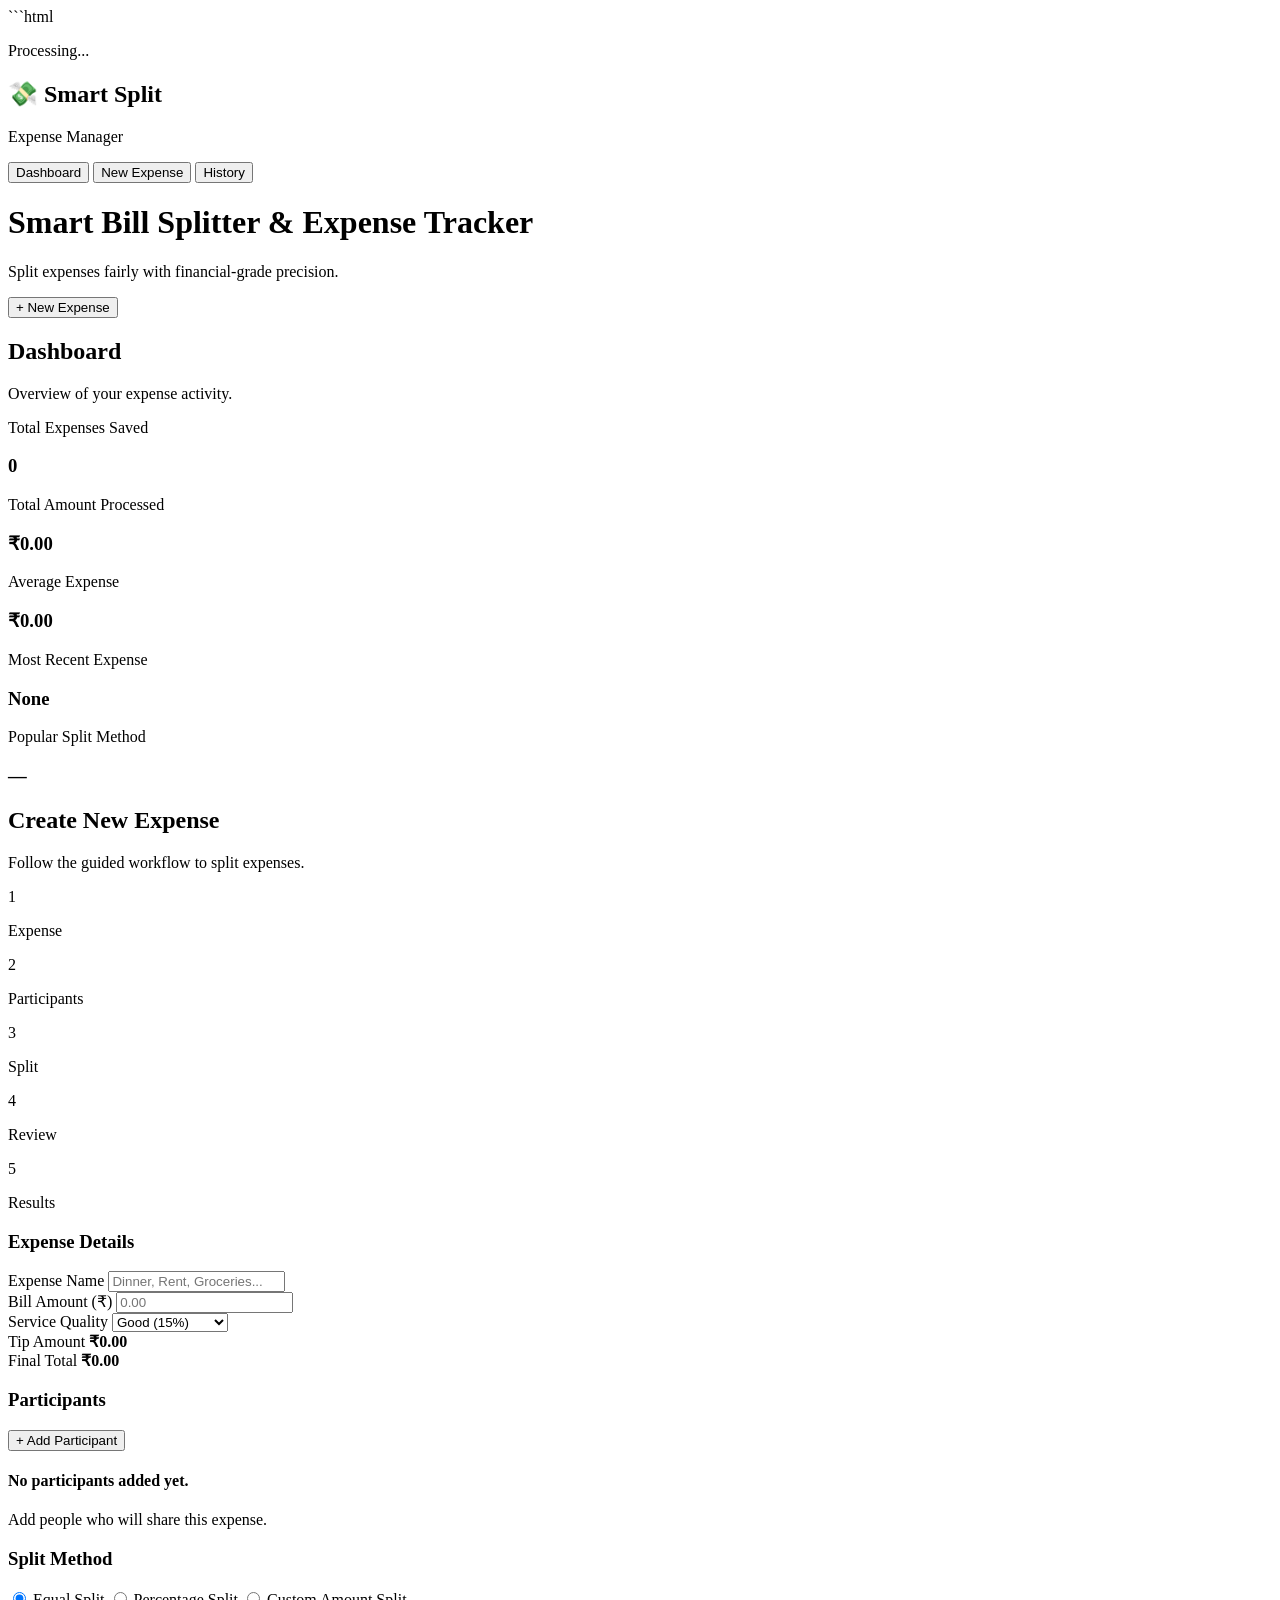
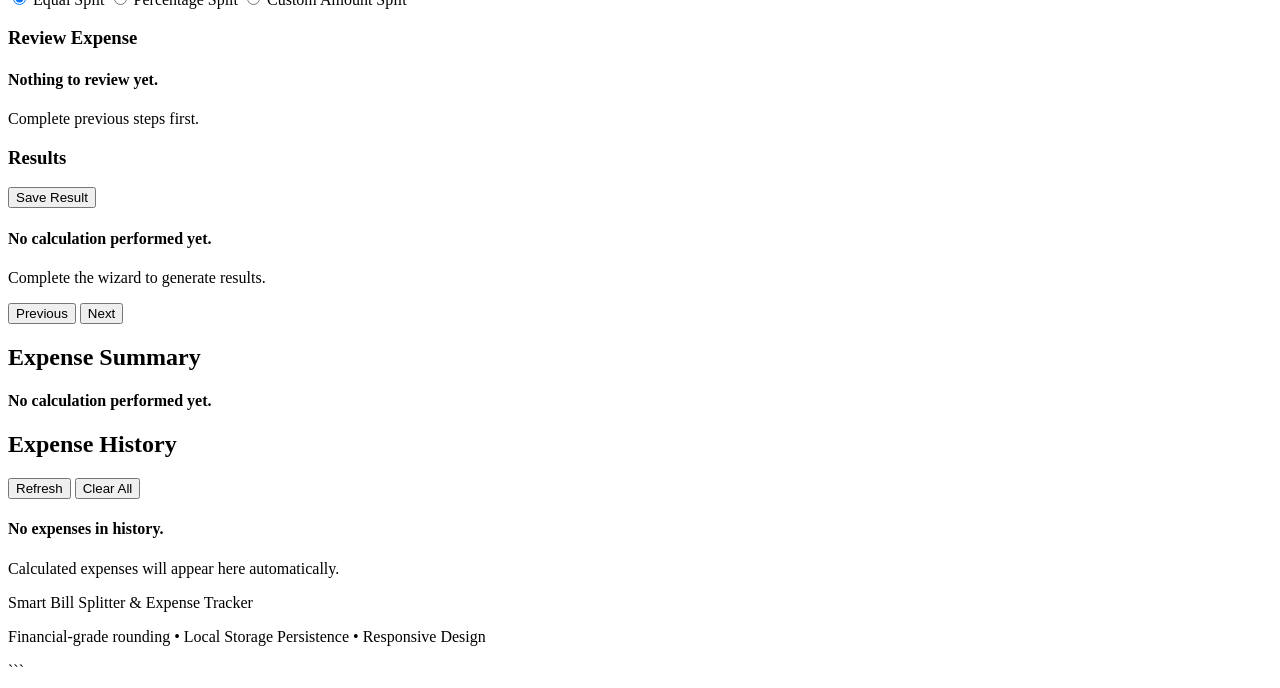
==== outputs/A1/index.html @ 988686d6 "added html" ====
```html
<!DOCTYPE html>
<html lang="en">

<head>
    <meta charset="UTF-8" />
    <meta name="viewport" content="width=device-width, initial-scale=1.0" />
    <meta name="description"
        content="Smart Bill Splitter & Expense Tracker - Fairly split expenses with financial-grade accuracy." />
    <meta name="theme-color" content="#0f172a" />

    <title>Smart Bill Splitter & Expense Tracker</title>

    <link rel="stylesheet" href="style.css" />
    <script src="script.js" defer></script>
</head>

<body>

    <!-- Loading Overlay -->
    <div id="loadingOverlay" class="loading-overlay hidden" aria-hidden="true">
        <div class="loading-content">
            <div class="spinner"></div>
            <p>Processing...</p>
        </div>
    </div>

    <!-- Notification Container -->
    <div id="notificationContainer" class="notification-container" aria-live="polite" aria-atomic="true"></div>

    <!-- App Wrapper -->
    <div class="app-shell">

        <!-- Sidebar / Navigation Placeholder -->
        <aside class="sidebar" aria-label="Application Navigation">
            <div class="sidebar-brand">
                <h2>💸 Smart Split</h2>
                <p>Expense Manager</p>
            </div>

            <nav class="sidebar-nav">
                <button class="nav-link active" data-target="dashboardSection">
                    Dashboard
                </button>

                <button class="nav-link" data-target="wizardSection">
                    New Expense
                </button>

                <button class="nav-link" data-target="historySection">
                    History
                </button>
            </nav>
        </aside>

        <!-- Main Content -->
        <div class="main-layout">

            <!-- Header -->
            <header class="main-header">
                <div class="header-left">
                    <h1>Smart Bill Splitter & Expense Tracker</h1>
                    <p>
                        Split expenses fairly with financial-grade precision.
                    </p>
                </div>

                <div class="header-right">
                    <button id="newExpenseBtn" class="primary-btn" type="button">
                        + New Expense
                    </button>
                </div>
            </header>

            <!-- Main Content Area -->
            <main id="mainContent">

                <!-- Dashboard -->
                <section id="dashboardSection" class="dashboard-section" aria-labelledby="dashboardHeading">

                    <div class="section-header">
                        <h2 id="dashboardHeading">Dashboard</h2>
                        <p>Overview of your expense activity.</p>
                    </div>

                    <div class="stats-grid">

                        <article class="stat-card">
                            <span class="stat-label">
                                Total Expenses Saved
                            </span>

                            <h3 id="totalExpensesStat" class="stat-value">
                                0
                            </h3>
                        </article>

                        <article class="stat-card">
                            <span class="stat-label">
                                Total Amount Processed
                            </span>

                            <h3 id="totalAmountStat" class="stat-value">
                                ₹0.00
                            </h3>
                        </article>

                        <article class="stat-card">
                            <span class="stat-label">
                                Average Expense
                            </span>

                            <h3 id="averageExpenseStat" class="stat-value">
                                ₹0.00
                            </h3>
                        </article>

                        <article class="stat-card">
                            <span class="stat-label">
                                Most Recent Expense
                            </span>

                            <h3 id="recentExpenseStat" class="stat-value">
                                None
                            </h3>
                        </article>

                        <article class="stat-card">
                            <span class="stat-label">
                                Popular Split Method
                            </span>

                            <h3 id="popularMethodStat" class="stat-value">
                                —
                            </h3>
                        </article>

                    </div>
                </section>

                <!-- Wizard Section -->
                <section id="wizardSection" class="wizard-section" aria-labelledby="wizardHeading">

                    <div class="section-header">
                        <h2 id="wizardHeading">
                            Create New Expense
                        </h2>

                        <p>
                            Follow the guided workflow to split expenses.
                        </p>
                    </div>

                    <!-- Step Indicator -->
                    <div class="wizard-progress" aria-label="Expense Creation Progress">

                        <div class="wizard-step active" data-step="1">
                            <span>1</span>
                            <p>Expense</p>
                        </div>

                        <div class="wizard-step" data-step="2">
                            <span>2</span>
                            <p>Participants</p>
                        </div>

                        <div class="wizard-step" data-step="3">
                            <span>3</span>
                            <p>Split</p>
                        </div>

                        <div class="wizard-step" data-step="4">
                            <span>4</span>
                            <p>Review</p>
                        </div>

                        <div class="wizard-step" data-step="5">
                            <span>5</span>
                            <p>Results</p>
                        </div>

                    </div>

                    <!-- Step 1 -->
                    <section id="stepExpense" class="wizard-panel active" aria-labelledby="expenseDetailsHeading">

                        <div class="card">

                            <h3 id="expenseDetailsHeading">
                                Expense Details
                            </h3>

                            <form id="expenseForm">

                                <div class="form-group">
                                    <label for="expenseName">
                                        Expense Name
                                    </label>

                                    <input id="expenseName" type="text" placeholder="Dinner, Rent, Groceries..."
                                        autocomplete="off" required />
                                </div>

                                <div class="form-group">
                                    <label for="billAmount">
                                        Bill Amount (₹)
                                    </label>

                                    <input id="billAmount" type="number" min="0" step="0.01" placeholder="0.00"
                                        required />
                                </div>

                                <div class="form-group">
                                    <label for="serviceQuality">
                                        Service Quality
                                    </label>

                                    <select id="serviceQuality">
                                        <option value="5">
                                            Poor (5%)
                                        </option>

                                        <option value="15" selected>
                                            Good (15%)
                                        </option>

                                        <option value="20">
                                            Excellent (20%)
                                        </option>
                                    </select>
                                </div>

                                <div class="tip-preview">
                                    <div>
                                        <span>Tip Amount</span>
                                        <strong id="tipPreview">
                                            ₹0.00
                                        </strong>
                                    </div>

                                    <div>
                                        <span>Final Total</span>
                                        <strong id="totalPreview">
                                            ₹0.00
                                        </strong>
                                    </div>
                                </div>

                            </form>

                        </div>

                    </section>

                    <!-- Step 2 -->
                    <section id="stepParticipants" class="wizard-panel">

                        <div class="card">

                            <div class="card-header">
                                <h3>Participants</h3>

                                <button type="button" id="addParticipantBtn" class="primary-btn">
                                    + Add Participant
                                </button>
                            </div>

                            <div id="participantList" class="participant-list">

                                <div class="empty-state" id="participantEmptyState">
                                    <h4>
                                        No participants added yet.
                                    </h4>

                                    <p>
                                        Add people who will share this expense.
                                    </p>
                                </div>

                            </div>

                        </div>

                    </section>

                    <!-- Step 3 -->
                    <section id="stepSplitMethod" class="wizard-panel">

                        <div class="card">

                            <h3>Split Method</h3>

                            <div class="split-method-selector">

                                <label class="method-card">
                                    <input type="radio" name="splitMethod" value="equal" checked />

                                    <span>
                                        Equal Split
                                    </span>
                                </label>

                                <label class="method-card">
                                    <input type="radio" name="splitMethod" value="percentage" />

                                    <span>
                                        Percentage Split
                                    </span>
                                </label>

                                <label class="method-card">
                                    <input type="radio" name="splitMethod" value="custom" />

                                    <span>
                                        Custom Amount Split
                                    </span>
                                </label>

                            </div>

                            <div id="splitConfiguration" class="split-config"></div>

                            <div id="splitValidationStatus" class="validation-status"></div>

                        </div>

                    </section>

                    <!-- Step 4 -->
                    <section id="stepReview" class="wizard-panel">

                        <div class="card">

                            <h3>Review Expense</h3>

                            <div id="reviewContent" class="review-content">

                                <div class="empty-state">
                                    <h4>
                                        Nothing to review yet.
                                    </h4>

                                    <p>
                                        Complete previous steps first.
                                    </p>
                                </div>

                            </div>

                        </div>

                    </section>

                    <!-- Step 5 -->
                    <section id="stepResults" class="wizard-panel">

                        <div class="card">

                            <div class="card-header">
                                <h3>Results</h3>

                                <button type="button" id="saveResultBtn" class="secondary-btn">
                                    Save Result
                                </button>
                            </div>

                            <div id="resultsContainer">

                                <div class="empty-state">
                                    <h4>
                                        No calculation performed yet.
                                    </h4>

                                    <p>
                                        Complete the wizard to generate results.
                                    </p>
                                </div>

                            </div>

                        </div>

                    </section>

                    <!-- Wizard Controls -->
                    <div class="wizard-controls">

                        <button type="button" id="prevStepBtn" class="secondary-btn">
                            Previous
                        </button>

                        <button type="button" id="nextStepBtn" class="primary-btn">
                            Next
                        </button>

                    </div>

                </section>

                <!-- Results Summary Section -->
                <section id="summarySection" class="summary-section">

                    <div class="section-header">
                        <h2>Expense Summary</h2>
                    </div>

                    <div id="summaryCards" class="summary-grid">

                        <div class="empty-state">
                            <h4>
                                No calculation performed yet.
                            </h4>
                        </div>

                    </div>

                </section>

                <!-- History -->
                <section id="historySection" class="history-section">

                    <div class="section-header">

                        <h2>Expense History</h2>

                        <div class="history-actions">

                            <button id="refreshHistoryBtn" type="button" class="secondary-btn">
                                Refresh
                            </button>

                            <button id="clearHistoryBtn" type="button" class="danger-btn">
                                Clear All
                            </button>

                        </div>

                    </div>

                    <div id="historyContainer" class="history-container">

                        <div id="historyEmptyState" class="empty-state">

                            <h4>
                                No expenses in history.
                            </h4>

                            <p>
                                Calculated expenses will appear here automatically.
                            </p>

                        </div>

                    </div>

                </section>

            </main>

            <!-- Footer -->
            <footer class="main-footer">
                <p>
                    Smart Bill Splitter & Expense Tracker
                </p>

                <p>
                    Financial-grade rounding • Local Storage Persistence • Responsive Design
                </p>
            </footer>

        </div>

    </div>

</body>

</html>
```
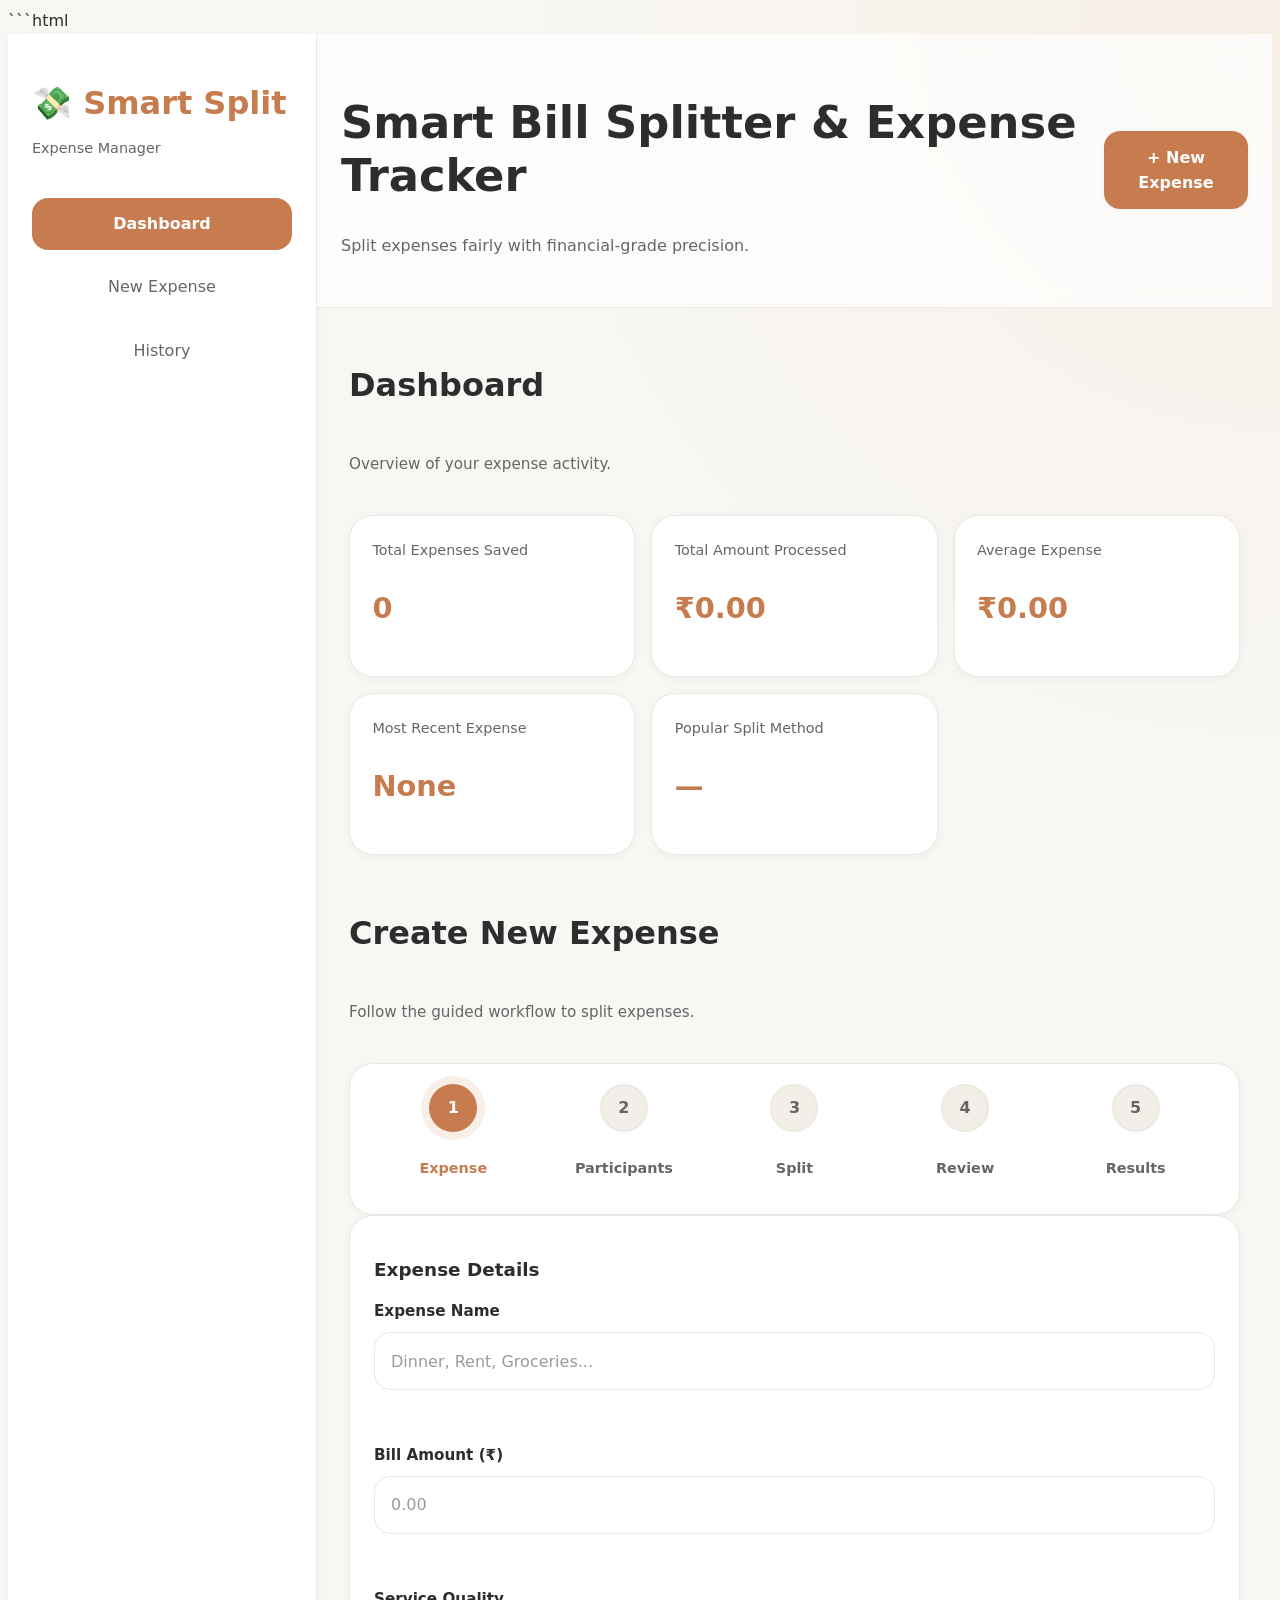
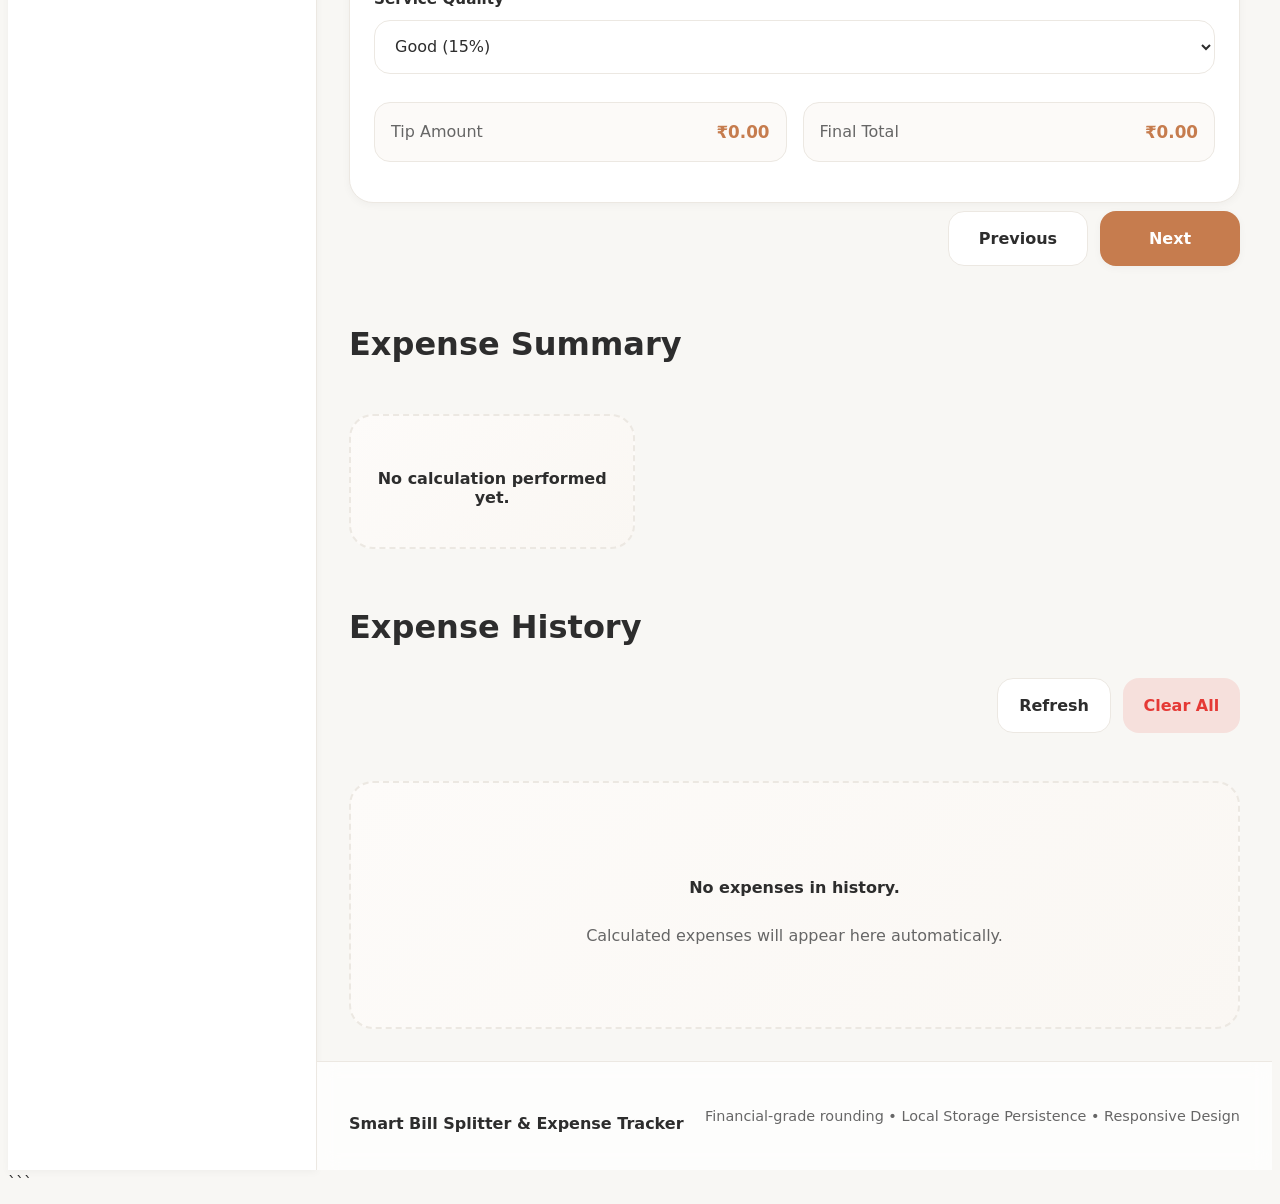
==== commit d3238c18: "update html" ====
--- a/outputs/A1/index.html
+++ b/outputs/A1/index.html
@@ -13,6 +13,20 @@
 
     <link rel="stylesheet" href="style.css" />
     <script src="script.js" defer></script>
+
+    <style>
+        .field-error {
+            min-height: 18px;
+            margin-top: 6px;
+            font-size: .85rem;
+            color: var(--danger, #e53935);
+            font-weight: 500;
+        }
+
+        .field-error:empty {
+            display: none;
+        }
+    </style>
 </head>
 
 <body>
@@ -66,7 +80,7 @@
                 </div>
 
                 <div class="header-right">
-                    <button id="newExpenseBtn" class="primary-btn" type="button">
+                    <button id="newExpenseBtn" data-action="new-expense" class="primary-btn" type="button">
                         + New Expense
                     </button>
                 </div>
@@ -182,7 +196,8 @@
                     </div>
 
                     <!-- Step 1 -->
-                    <section id="stepExpense" class="wizard-panel active" aria-labelledby="expenseDetailsHeading">
+                    <section id="stepExpense" class="wizard-panel active" data-step="1"
+                        aria-labelledby="expenseDetailsHeading">
 
                         <div class="card">
 
@@ -199,6 +214,8 @@
 
                                     <input id="expenseName" type="text" placeholder="Dinner, Rent, Groceries..."
                                         autocomplete="off" required />
+                                    <div id="expenseNameError" class="field-error">
+                                    </div>
                                 </div>
 
                                 <div class="form-group">
@@ -208,6 +225,8 @@
 
                                     <input id="billAmount" type="number" min="0" step="0.01" placeholder="0.00"
                                         required />
+                                    <div id="billAmountError" class="field-error">
+                                    </div>
                                 </div>
 
                                 <div class="form-group">
@@ -253,14 +272,15 @@
                     </section>
 
                     <!-- Step 2 -->
-                    <section id="stepParticipants" class="wizard-panel">
+                    <section id="stepParticipants" class="wizard-panel" data-step="2">
 
                         <div class="card">
 
                             <div class="card-header">
                                 <h3>Participants</h3>
 
-                                <button type="button" id="addParticipantBtn" class="primary-btn">
+                                <button type="button" id="addParticipantBtn" data-action="add-participant"
+                                    class="primary-btn">
                                     + Add Participant
                                 </button>
                             </div>
@@ -284,7 +304,7 @@
                     </section>
 
                     <!-- Step 3 -->
-                    <section id="stepSplitMethod" class="wizard-panel">
+                    <section id="stepSplitMethod" class="wizard-panel" data-step="3">
 
                         <div class="card">
 
@@ -327,7 +347,7 @@
                     </section>
 
                     <!-- Step 4 -->
-                    <section id="stepReview" class="wizard-panel">
+                    <section id="stepReview" class="wizard-panel" data-step="4">
 
                         <div class="card">
 
@@ -335,15 +355,12 @@
 
                             <div id="reviewContent" class="review-content">
 
-                                <div class="empty-state">
-                                    <h4>
-                                        Nothing to review yet.
-                                    </h4>
-
-                                    <p>
-                                        Complete previous steps first.
-                                    </p>
-                                </div>
+                                <div id="reviewEmptyState" class="empty-state">
+                                    <h4>Nothing to review yet.</h4>
+                                    <p>Complete previous steps first.</p>
+                                </div>
+
+                                <div id="reviewSummaryContainer"></div>
 
                             </div>
 
@@ -352,29 +369,29 @@
                     </section>
 
                     <!-- Step 5 -->
-                    <section id="stepResults" class="wizard-panel">
+                    <section id="stepResults" class="wizard-panel" data-step="5">
 
                         <div class="card">
 
                             <div class="card-header">
                                 <h3>Results</h3>
 
-                                <button type="button" id="saveResultBtn" class="secondary-btn">
+                                <button type="button" id="saveResultBtn" data-action="save-result"
+                                    class="secondary-btn">
                                     Save Result
                                 </button>
                             </div>
 
                             <div id="resultsContainer">
 
-                                <div class="empty-state">
-                                    <h4>
-                                        No calculation performed yet.
-                                    </h4>
-
-                                    <p>
-                                        Complete the wizard to generate results.
-                                    </p>
-                                </div>
+                                <div id="resultsEmptyState" class="empty-state">
+                                    <h4>No calculation performed yet.</h4>
+                                    <p>Complete the wizard to generate results.</p>
+                                </div>
+
+                                <div id="participantBreakdownContainer"></div>
+
+                                <div id="settlementSummaryContainer"></div>
 
                             </div>
 
@@ -385,11 +402,11 @@
                     <!-- Wizard Controls -->
                     <div class="wizard-controls">
 
-                        <button type="button" id="prevStepBtn" class="secondary-btn">
+                        <button type="button" id="prevStepBtn" data-action="prev-step" class="secondary-btn">
                             Previous
                         </button>
 
-                        <button type="button" id="nextStepBtn" class="primary-btn">
+                        <button type="button" id="nextStepBtn" data-action="next-step" class="primary-btn">
                             Next
                         </button>
 
@@ -425,11 +442,12 @@
 
                         <div class="history-actions">
 
-                            <button id="refreshHistoryBtn" type="button" class="secondary-btn">
+                            <button id="refreshHistoryBtn" data-action="refresh-history" type="button"
+                                class="secondary-btn">
                                 Refresh
                             </button>
 
-                            <button id="clearHistoryBtn" type="button" class="danger-btn">
+                            <button id="clearHistoryBtn" data-action="clear-history" type="button" class="danger-btn">
                                 Clear All
                             </button>
 
@@ -454,7 +472,8 @@
                     </div>
 
                 </section>
-
+                <div id="wizardState" hidden data-current-step="1">
+                </div>
             </main>
 
             <!-- Footer -->
@@ -471,7 +490,19 @@
         </div>
 
     </div>
-
+    <!-- Templates -->
+
+    <template id="participantTemplate">
+    </template>
+
+    <template id="historyCardTemplate">
+    </template>
+
+    <template id="resultCardTemplate">
+    </template>
+
+    <template id="notificationTemplate">
+    </template>
 </body>
 
 </html>
--- a/outputs/A1/style.css
+++ b/outputs/A1/style.css
@@ -0,0 +1,1788 @@
+```css
+/* ==========================================================
+   PART 1
+   FOUNDATION • LAYOUT • DASHBOARD
+   SMART BILL SPLITTER & EXPENSE TRACKER
+========================================================== */
+
+/* ==========================================================
+   CSS RESET
+========================================================== */
+
+*,
+*::before,
+*::after {
+    box-sizing: border-box;
+    margin: 0;
+    padding: 0;
+}
+
+html {
+    scroll-behavior: smooth;
+    -webkit-text-size-adjust: 100%;
+}
+
+body {
+    min-height: 100vh;
+}
+
+img,
+svg {
+    display: block;
+    max-width: 100%;
+}
+
+button,
+input,
+select,
+textarea {
+    font: inherit;
+}
+
+button {
+    cursor: pointer;
+    border: none;
+    background: none;
+}
+
+ul,
+ol {
+    list-style: none;
+}
+
+a {
+    text-decoration: none;
+    color: inherit;
+}
+
+/* ==========================================================
+   ROOT VARIABLES
+========================================================== */
+
+:root {
+
+    /* Colors */
+
+    --bg: #f8f7f4;
+    --surface: #ffffff;
+    --surface-alt: #fdfbf8;
+
+    --primary: #c67c4e;
+    --primary-dark: #a86239;
+    --primary-light: #e7c2a6;
+
+    --accent: #e8b07a;
+
+    --text: #2d2d2d;
+    --text-muted: #666666;
+
+    --border: #ece8e2;
+
+    --success: #4caf50;
+    --warning: #ff9800;
+    --danger: #e53935;
+
+    /* Shadows */
+
+    --shadow-sm:
+        0 2px 8px rgba(0, 0, 0, 0.04);
+
+    --shadow-md:
+        0 8px 20px rgba(0, 0, 0, 0.06);
+
+    --shadow-lg:
+        0 18px 40px rgba(0, 0, 0, 0.08);
+
+    /* Radius */
+
+    --radius-sm: 10px;
+    --radius-md: 16px;
+    --radius-lg: 24px;
+    --radius-xl: 30px;
+
+    /* Typography */
+
+    --font-main:
+        Inter,
+        ui-sans-serif,
+        system-ui,
+        -apple-system,
+        BlinkMacSystemFont,
+        "Segoe UI",
+        sans-serif;
+
+    /* Spacing */
+
+    --space-xs: 0.5rem;
+    --space-sm: 0.75rem;
+    --space-md: 1rem;
+    --space-lg: 1.5rem;
+    --space-xl: 2rem;
+    --space-2xl: 3rem;
+
+    /* Transition */
+
+    --transition:
+        0.25s ease;
+
+    --transition-slow:
+        0.4s ease;
+}
+
+/* ==========================================================
+   TYPOGRAPHY
+========================================================== */
+
+body {
+    font-family: var(--font-main);
+    background: var(--bg);
+    color: var(--text);
+    line-height: 1.6;
+    font-size: 16px;
+}
+
+h1,
+h2,
+h3,
+h4,
+h5 {
+    line-height: 1.2;
+    color: var(--text);
+}
+
+h1 {
+    font-size: clamp(1.8rem, 4vw, 2.8rem);
+    font-weight: 800;
+}
+
+h2 {
+    font-size: clamp(1.4rem, 3vw, 2rem);
+    font-weight: 700;
+}
+
+h3 {
+    font-size: 1.15rem;
+    font-weight: 700;
+}
+
+p {
+    color: var(--text-muted);
+}
+
+strong {
+    color: var(--text);
+}
+
+/* ==========================================================
+   BODY STYLING
+========================================================== */
+
+body {
+    background:
+        radial-gradient(
+            circle at top right,
+            rgba(232, 176, 122, 0.12),
+            transparent 25%
+        ),
+        var(--bg);
+}
+
+/* ==========================================================
+   APP SHELL
+========================================================== */
+
+.app-shell {
+    min-height: 100vh;
+    display: flex;
+    flex-direction: column;
+}
+
+/* ==========================================================
+   SIDEBAR
+========================================================== */
+
+.sidebar {
+    background: var(--surface);
+    border-bottom: 1px solid var(--border);
+
+    padding: var(--space-lg);
+
+    display: flex;
+    flex-direction: column;
+    gap: var(--space-lg);
+
+    box-shadow: var(--shadow-sm);
+}
+
+.sidebar-brand h2 {
+    color: var(--primary);
+    margin-bottom: 0.25rem;
+}
+
+.sidebar-brand p {
+    font-size: 0.9rem;
+}
+
+.sidebar-nav {
+    display: flex;
+    gap: 0.75rem;
+    overflow-x: auto;
+}
+
+/* ==========================================================
+   SIDEBAR LINKS
+========================================================== */
+
+.nav-link {
+    white-space: nowrap;
+
+    padding: 0.8rem 1rem;
+
+    border-radius: var(--radius-md);
+
+    color: var(--text-muted);
+
+    transition:
+        background-color var(--transition),
+        color var(--transition),
+        transform var(--transition);
+}
+
+.nav-link:hover {
+    background: rgba(198, 124, 78, 0.08);
+    color: var(--primary);
+}
+
+.nav-link.active {
+    background: var(--primary);
+    color: white;
+    font-weight: 600;
+}
+
+.nav-link:active {
+    transform: scale(0.98);
+}
+
+/* ==========================================================
+   MAIN LAYOUT
+========================================================== */
+
+.main-layout {
+    flex: 1;
+    display: flex;
+    flex-direction: column;
+}
+
+/* ==========================================================
+   HEADER
+========================================================== */
+
+.main-header {
+    padding:
+        var(--space-xl)
+        var(--space-lg);
+
+    display: flex;
+    flex-direction: column;
+    gap: 1rem;
+
+    border-bottom: 1px solid var(--border);
+
+    background: rgba(255,255,255,0.7);
+
+    backdrop-filter: blur(10px);
+}
+
+.header-left p {
+    margin-top: 0.5rem;
+}
+
+.header-right {
+    display: flex;
+    align-items: center;
+}
+
+/* ==========================================================
+   MAIN CONTENT
+========================================================== */
+
+#mainContent {
+    display: flex;
+    flex-direction: column;
+    gap: var(--space-xl);
+
+    padding:
+        var(--space-lg);
+}
+
+/* ==========================================================
+   SECTION HEADERS
+========================================================== */
+
+.section-header {
+    display: flex;
+    flex-direction: column;
+    gap: 0.35rem;
+
+    margin-bottom: var(--space-lg);
+}
+
+.section-header h2 {
+    color: var(--text);
+}
+
+.section-header p {
+    font-size: 0.95rem;
+}
+
+/* ==========================================================
+   DASHBOARD
+========================================================== */
+
+.dashboard-section {
+    width: 100%;
+}
+
+.stats-grid {
+    display: grid;
+    grid-template-columns: 1fr;
+    gap: 1rem;
+}
+
+/* ==========================================================
+   STAT CARDS
+========================================================== */
+
+.stat-card {
+    background: var(--surface);
+
+    border: 1px solid var(--border);
+
+    border-radius: var(--radius-lg);
+
+    padding: 1.4rem;
+
+    box-shadow: var(--shadow-sm);
+
+    transition:
+        transform var(--transition),
+        box-shadow var(--transition);
+}
+
+.stat-card:hover {
+    transform: translateY(-4px);
+
+    box-shadow: var(--shadow-md);
+}
+
+.stat-label {
+    display: block;
+
+    font-size: 0.9rem;
+
+    color: var(--text-muted);
+
+    margin-bottom: 0.75rem;
+}
+
+.stat-value {
+    color: var(--primary);
+
+    font-size: 1.8rem;
+    font-weight: 800;
+}
+
+/* ==========================================================
+   GENERIC CARDS
+========================================================== */
+
+.card {
+    background: var(--surface);
+
+    border: 1px solid var(--border);
+
+    border-radius: var(--radius-lg);
+
+    padding: var(--space-lg);
+
+    box-shadow: var(--shadow-sm);
+
+    transition:
+        transform var(--transition),
+        box-shadow var(--transition);
+}
+
+.card:hover {
+    transform: translateY(-3px);
+
+    box-shadow: var(--shadow-md);
+}
+
+/* ==========================================================
+   BUTTON SYSTEM
+========================================================== */
+
+.primary-btn,
+.secondary-btn,
+.danger-btn {
+    display: inline-flex;
+    align-items: center;
+    justify-content: center;
+
+    gap: 0.5rem;
+
+    min-height: 46px;
+
+    padding:
+        0.85rem
+        1.3rem;
+
+    border-radius: var(--radius-md);
+
+    font-weight: 600;
+
+    transition:
+        transform var(--transition),
+        box-shadow var(--transition),
+        background-color var(--transition);
+}
+
+/* Primary */
+
+.primary-btn {
+    background: var(--primary);
+    color: white;
+
+    box-shadow: var(--shadow-sm);
+}
+
+.primary-btn:hover {
+    background: var(--primary-dark);
+    box-shadow: var(--shadow-md);
+    transform: translateY(-2px);
+}
+
+/* Secondary */
+
+.secondary-btn {
+    background: var(--surface);
+
+    color: var(--text);
+
+    border: 1px solid var(--border);
+}
+
+.secondary-btn:hover {
+    background: #faf7f3;
+}
+
+/* Danger */
+
+.danger-btn {
+    background: rgba(229,57,53,0.12);
+    color: var(--danger);
+}
+
+.danger-btn:hover {
+    background: rgba(229,57,53,0.2);
+}
+
+/* Active */
+
+.primary-btn:active,
+.secondary-btn:active,
+.danger-btn:active {
+    transform: scale(0.97);
+}
+
+/* Disabled */
+
+.primary-btn:disabled,
+.secondary-btn:disabled,
+.danger-btn:disabled {
+    opacity: 0.6;
+    cursor: not-allowed;
+    transform: none;
+}
+
+/* ==========================================================
+   ACCESSIBILITY
+========================================================== */
+
+button:focus-visible,
+input:focus-visible,
+select:focus-visible,
+textarea:focus-visible,
+.nav-link:focus-visible {
+    outline: 3px solid rgba(198,124,78,0.35);
+    outline-offset: 3px;
+}
+
+/* ==========================================================
+   UTILITIES
+========================================================== */
+
+.hidden {
+    display: none !important;
+}
+
+.text-center {
+    text-align: center;
+}
+
+.w-full {
+    width: 100%;
+}
+
+.mt-sm {
+    margin-top: var(--space-sm);
+}
+
+.mt-md {
+    margin-top: var(--space-md);
+}
+
+.mt-lg {
+    margin-top: var(--space-lg);
+}
+
+/* ==========================================================
+   ANIMATIONS
+========================================================== */
+
+@keyframes fadeIn {
+    from {
+        opacity: 0;
+        transform: translateY(8px);
+    }
+
+    to {
+        opacity: 1;
+        transform: translateY(0);
+    }
+}
+
+.card,
+.stat-card {
+    animation: fadeIn 0.45s ease;
+}
+
+/* ==========================================================
+   TABLET
+========================================================== */
+
+@media (min-width: 768px) {
+
+    .stats-grid {
+        grid-template-columns:
+            repeat(2, 1fr);
+    }
+
+    .main-header {
+        flex-direction: row;
+        justify-content: space-between;
+        align-items: center;
+    }
+}
+
+/* ==========================================================
+   DESKTOP
+========================================================== */
+
+@media (min-width: 1025px) {
+
+    .app-shell {
+        flex-direction: row;
+    }
+
+    .sidebar {
+        width: 260px;
+        min-height: 100vh;
+
+        border-bottom: none;
+        border-right: 1px solid var(--border);
+
+        position: sticky;
+        top: 0;
+    }
+
+    .sidebar-nav {
+        flex-direction: column;
+        overflow: visible;
+    }
+
+    .stats-grid {
+        grid-template-columns:
+            repeat(3, 1fr);
+    }
+
+    #mainContent {
+        padding: 2rem;
+    }
+}
+
+/* ==========================================================
+   LARGE DESKTOP
+========================================================== */
+
+@media (min-width: 1440px) {
+
+    .stats-grid {
+        grid-template-columns:
+            repeat(5, 1fr);
+    }
+
+    #mainContent {
+        max-width: 1700px;
+    }
+}
+```
+```css
+/* ==========================================================
+   PART 2
+   WIZARD • FORMS • PARTICIPANTS • SPLIT METHODS • REVIEW
+========================================================== */
+
+/* ==========================================================
+   WIZARD SECTION
+========================================================== */
+
+.wizard-section {
+    display: flex;
+    flex-direction: column;
+    gap: var(--space-lg);
+}
+
+/* ==========================================================
+   WIZARD PROGRESS BAR
+========================================================== */
+
+.wizard-progress {
+    display: flex;
+    align-items: flex-start;
+    justify-content: space-between;
+    gap: 0.75rem;
+
+    padding: 1rem;
+
+    background: var(--surface);
+    border: 1px solid var(--border);
+    border-radius: var(--radius-lg);
+
+    box-shadow: var(--shadow-sm);
+
+    overflow-x: auto;
+}
+
+.wizard-step {
+    flex: 1;
+    min-width: 80px;
+
+    display: flex;
+    flex-direction: column;
+    align-items: center;
+    gap: 0.65rem;
+
+    text-align: center;
+
+    position: relative;
+
+    transition:
+        transform var(--transition),
+        color var(--transition);
+}
+
+.wizard-step span {
+    width: 44px;
+    height: 44px;
+
+    display: flex;
+    align-items: center;
+    justify-content: center;
+
+    border-radius: 50%;
+
+    background: #f4eee8;
+    border: 2px solid var(--border);
+
+    font-weight: 700;
+
+    color: var(--text-muted);
+
+    transition: all var(--transition);
+}
+
+.wizard-step p {
+    font-size: 0.85rem;
+    font-weight: 600;
+}
+
+.wizard-step.active span {
+    background: var(--primary);
+    color: #fff;
+    border-color: var(--primary);
+
+    box-shadow:
+        0 0 0 8px rgba(198, 124, 78, 0.12);
+}
+
+.wizard-step.active p {
+    color: var(--primary);
+}
+
+.wizard-step.completed span {
+    background: var(--success);
+    border-color: var(--success);
+    color: white;
+}
+
+.wizard-step:hover {
+    transform: translateY(-2px);
+}
+
+/* ==========================================================
+   WIZARD PANELS
+========================================================== */
+
+.wizard-panel {
+    display: none;
+
+    animation: wizardFade 0.35s ease;
+}
+
+.wizard-panel.active {
+    display: block;
+}
+
+@keyframes wizardFade {
+    from {
+        opacity: 0;
+        transform: translateY(8px);
+    }
+
+    to {
+        opacity: 1;
+        transform: translateY(0);
+    }
+}
+
+/* ==========================================================
+   FORMS
+========================================================== */
+
+#expenseForm {
+    display: flex;
+    flex-direction: column;
+    gap: 1.25rem;
+}
+
+.form-group {
+    display: flex;
+    flex-direction: column;
+    gap: 0.55rem;
+}
+
+.form-group label {
+    font-size: 0.95rem;
+    font-weight: 600;
+    color: var(--text);
+}
+
+/* ==========================================================
+   INPUTS
+========================================================== */
+
+#expenseName,
+#billAmount,
+#serviceQuality,
+.form-group input,
+.form-group select,
+.form-group textarea {
+    width: 100%;
+
+    padding: 0.95rem 1rem;
+
+    border-radius: var(--radius-md);
+    border: 1px solid var(--border);
+
+    background: var(--surface);
+
+    color: var(--text);
+
+    transition:
+        border-color var(--transition),
+        box-shadow var(--transition),
+        background-color var(--transition);
+}
+
+#expenseName::placeholder,
+#billAmount::placeholder {
+    color: #9a9a9a;
+}
+
+#expenseName:hover,
+#billAmount:hover,
+#serviceQuality:hover {
+    border-color: var(--accent);
+}
+
+#expenseName:focus,
+#billAmount:focus,
+#serviceQuality:focus,
+.form-group input:focus,
+.form-group select:focus,
+.form-group textarea:focus {
+    outline: none;
+
+    border-color: var(--primary);
+
+    box-shadow:
+        0 0 0 4px rgba(198, 124, 78, 0.15);
+
+    background: #fffdfb;
+}
+
+/* ==========================================================
+   VALIDATION STATES
+========================================================== */
+
+.input-valid {
+    border-color: var(--success) !important;
+}
+
+.input-invalid {
+    border-color: var(--danger) !important;
+}
+
+.validation-status {
+    margin-top: 1rem;
+
+    padding: 0.9rem 1rem;
+
+    border-radius: var(--radius-md);
+
+    font-size: 0.92rem;
+    font-weight: 600;
+
+    background: #faf7f3;
+    border: 1px dashed var(--border);
+
+    transition: all var(--transition);
+}
+
+.validation-status.success {
+    background: rgba(76, 175, 80, 0.08);
+    border-color: var(--success);
+    color: var(--success);
+}
+
+.validation-status.error {
+    background: rgba(229, 57, 53, 0.08);
+    border-color: var(--danger);
+    color: var(--danger);
+}
+
+.validation-status.warning {
+    background: rgba(255, 152, 0, 0.08);
+    border-color: var(--warning);
+    color: var(--warning);
+}
+
+/* ==========================================================
+   TIP PREVIEW
+========================================================== */
+
+.tip-preview {
+    margin-top: 0.5rem;
+
+    display: grid;
+    grid-template-columns: 1fr;
+    gap: 1rem;
+}
+
+.tip-preview > div {
+    background: #fcfaf8;
+
+    border: 1px solid var(--border);
+
+    border-radius: var(--radius-md);
+
+    padding: 1rem;
+
+    display: flex;
+    justify-content: space-between;
+    align-items: center;
+
+    transition: var(--transition);
+}
+
+.tip-preview > div:hover {
+    transform: translateY(-2px);
+}
+
+.tip-preview span {
+    color: var(--text-muted);
+}
+
+.tip-preview strong {
+    color: var(--primary);
+    font-size: 1.05rem;
+}
+
+/* ==========================================================
+   PARTICIPANTS
+========================================================== */
+
+.participant-list,
+#participantList {
+    display: flex;
+    flex-direction: column;
+    gap: 1rem;
+
+    margin-top: 1rem;
+}
+
+/* Participant cards generated by JS */
+.participant-list > div,
+#participantList > div:not(.empty-state) {
+    background: var(--surface);
+
+    border: 1px solid var(--border);
+
+    border-radius: var(--radius-md);
+
+    padding: 1rem;
+
+    box-shadow: var(--shadow-sm);
+
+    transition:
+        transform var(--transition),
+        box-shadow var(--transition);
+}
+
+.participant-list > div:hover,
+#participantList > div:not(.empty-state):hover {
+    transform: translateY(-2px);
+
+    box-shadow: var(--shadow-md);
+}
+
+/* ==========================================================
+   PARTICIPANT EMPTY STATE
+========================================================== */
+
+#participantEmptyState {
+    margin-top: 0.5rem;
+}
+
+/* ==========================================================
+   SPLIT METHOD SELECTOR
+========================================================== */
+
+.split-method-selector {
+    display: grid;
+    grid-template-columns: 1fr;
+    gap: 1rem;
+
+    margin-top: 1rem;
+}
+
+/* ==========================================================
+   METHOD CARDS
+========================================================== */
+
+.method-card {
+    position: relative;
+
+    display: flex;
+    align-items: center;
+    gap: 0.85rem;
+
+    padding: 1rem 1.2rem;
+
+    background: var(--surface);
+
+    border: 1px solid var(--border);
+    border-radius: var(--radius-md);
+
+    cursor: pointer;
+
+    transition:
+        transform var(--transition),
+        border-color var(--transition),
+        box-shadow var(--transition);
+}
+
+.method-card:hover {
+    transform: translateY(-3px);
+
+    border-color: var(--accent);
+
+    box-shadow: var(--shadow-md);
+}
+
+.method-card input[type="radio"] {
+    accent-color: var(--primary);
+    transform: scale(1.15);
+}
+
+.method-card span {
+    font-weight: 600;
+    color: var(--text);
+}
+
+/* ==========================================================
+   SPLIT CONFIGURATION
+========================================================== */
+
+.split-config {
+    margin-top: 1.25rem;
+
+    display: flex;
+    flex-direction: column;
+    gap: 1rem;
+}
+
+/* ==========================================================
+   REVIEW SCREEN
+========================================================== */
+
+.review-content {
+    display: flex;
+    flex-direction: column;
+    gap: 1rem;
+}
+
+.review-content > div {
+    background: #fcfaf8;
+
+    border: 1px solid var(--border);
+
+    border-radius: var(--radius-md);
+
+    padding: 1rem;
+
+    transition:
+        transform var(--transition),
+        box-shadow var(--transition);
+}
+
+.review-content > div:hover {
+    transform: translateY(-2px);
+
+    box-shadow: var(--shadow-sm);
+}
+
+.review-content h4 {
+    margin-bottom: 0.6rem;
+    color: var(--primary);
+}
+
+.review-content p,
+.review-content li {
+    color: var(--text-muted);
+}
+
+/* ==========================================================
+   REVIEW SUMMARY GRID
+========================================================== */
+
+.review-content .summary-grid {
+    display: grid;
+    grid-template-columns: 1fr;
+    gap: 1rem;
+}
+
+/* ==========================================================
+   WIZARD CONTROLS
+========================================================== */
+
+.wizard-controls {
+    display: flex;
+    flex-direction: column;
+    gap: 0.75rem;
+
+    margin-top: 0.5rem;
+}
+
+#prevStepBtn,
+#nextStepBtn {
+    width: 100%;
+}
+
+/* ==========================================================
+   PROCESSING STATES
+========================================================== */
+
+.processing {
+    pointer-events: none;
+    opacity: 0.65;
+}
+
+.processing * {
+    cursor: wait !important;
+}
+
+#nextStepBtn:disabled,
+#prevStepBtn:disabled {
+    opacity: 0.6;
+}
+
+/* ==========================================================
+   SUBTLE ANIMATIONS
+========================================================== */
+
+@keyframes pulseGlow {
+    0% {
+        box-shadow:
+            0 0 0 0 rgba(198, 124, 78, 0.2);
+    }
+
+    100% {
+        box-shadow:
+            0 0 0 10px rgba(198, 124, 78, 0);
+    }
+}
+
+.wizard-step.active span {
+    animation:
+        pulseGlow 1.8s infinite;
+}
+
+/* ==========================================================
+   TABLET
+========================================================== */
+
+@media (min-width: 768px) {
+
+    .tip-preview {
+        grid-template-columns: repeat(2, 1fr);
+    }
+
+    .split-method-selector {
+        grid-template-columns:
+            repeat(3, 1fr);
+    }
+
+    .wizard-controls {
+        flex-direction: row;
+        justify-content: flex-end;
+    }
+
+    #prevStepBtn,
+    #nextStepBtn {
+        width: auto;
+        min-width: 140px;
+    }
+
+    .review-content .summary-grid {
+        grid-template-columns:
+            repeat(2, 1fr);
+    }
+}
+
+/* ==========================================================
+   DESKTOP
+========================================================== */
+
+@media (min-width: 1025px) {
+
+    .wizard-progress {
+        padding: 1.25rem 1.5rem;
+    }
+
+    .wizard-step p {
+        font-size: 0.9rem;
+    }
+
+    .participant-list,
+    #participantList {
+        gap: 1.25rem;
+    }
+
+    .review-content {
+        gap: 1.25rem;
+    }
+}
+```
+```css
+/* ==========================================================
+   PART 3
+   RESULTS • HISTORY • NOTIFICATIONS • LOADING • RESPONSIVE
+========================================================== */
+
+/* ==========================================================
+   RESULTS SECTION
+========================================================== */
+
+.summary-section {
+    display: flex;
+    flex-direction: column;
+    gap: var(--space-lg);
+}
+
+.summary-grid {
+    display: grid;
+    grid-template-columns: 1fr;
+    gap: 1rem;
+}
+
+/* ==========================================================
+   RESULTS CONTAINER
+========================================================== */
+
+#resultsContainer {
+    display: flex;
+    flex-direction: column;
+    gap: 1rem;
+
+    margin-top: 1rem;
+}
+
+/* Result cards generated by JS */
+#resultsContainer > div:not(.empty-state),
+.summary-grid > div:not(.empty-state) {
+    background: var(--surface);
+
+    border: 1px solid var(--border);
+    border-radius: var(--radius-lg);
+
+    padding: 1.25rem;
+
+    box-shadow: var(--shadow-sm);
+
+    transition:
+        transform var(--transition),
+        box-shadow var(--transition),
+        border-color var(--transition);
+}
+
+#resultsContainer > div:not(.empty-state):hover,
+.summary-grid > div:not(.empty-state):hover {
+    transform: translateY(-4px);
+
+    box-shadow: var(--shadow-md);
+
+    border-color: var(--accent);
+}
+
+/* ==========================================================
+   EXPENSE SUMMARY CARDS
+========================================================== */
+
+.summary-grid strong,
+#resultsContainer strong {
+    color: var(--primary);
+    font-weight: 700;
+}
+
+.summary-grid h3,
+#resultsContainer h3,
+#resultsContainer h4 {
+    margin-bottom: 0.75rem;
+    color: var(--text);
+}
+
+.summary-grid p,
+#resultsContainer p {
+    margin-bottom: 0.35rem;
+}
+
+/* ==========================================================
+   PARTICIPANT BREAKDOWN
+========================================================== */
+
+#resultsContainer ul,
+.summary-grid ul {
+    margin-top: 0.75rem;
+
+    display: flex;
+    flex-direction: column;
+    gap: 0.65rem;
+}
+
+#resultsContainer li,
+.summary-grid li {
+    display: flex;
+    justify-content: space-between;
+    align-items: center;
+
+    padding: 0.8rem 1rem;
+
+    background: #fcfaf8;
+
+    border: 1px solid var(--border);
+
+    border-radius: var(--radius-md);
+}
+
+/* ==========================================================
+   SETTLEMENT SUMMARY
+========================================================== */
+
+.settlement-summary {
+    display: flex;
+    flex-direction: column;
+    gap: 0.75rem;
+}
+
+.settlement-item {
+    background: rgba(198, 124, 78, 0.08);
+
+    border-left: 4px solid var(--primary);
+
+    padding: 1rem;
+
+    border-radius:
+        0
+        var(--radius-md)
+        var(--radius-md)
+        0;
+}
+
+/* ==========================================================
+   HISTORY SECTION
+========================================================== */
+
+.history-section {
+    display: flex;
+    flex-direction: column;
+    gap: var(--space-lg);
+}
+
+.history-container,
+#historyContainer {
+    display: flex;
+    flex-direction: column;
+    gap: 1rem;
+}
+
+/* ==========================================================
+   HISTORY ACTIONS
+========================================================== */
+
+.history-actions {
+    display: flex;
+    flex-wrap: wrap;
+    gap: 0.75rem;
+}
+
+/* ==========================================================
+   HISTORY CARDS
+========================================================== */
+
+.history-container > div:not(.empty-state),
+#historyContainer > div:not(.empty-state) {
+    background: var(--surface);
+
+    border: 1px solid var(--border);
+
+    border-radius: var(--radius-lg);
+
+    padding: 1.25rem;
+
+    box-shadow: var(--shadow-sm);
+
+    transition:
+        transform var(--transition),
+        box-shadow var(--transition);
+}
+
+.history-container > div:not(.empty-state):hover,
+#historyContainer > div:not(.empty-state):hover {
+    transform: translateY(-4px);
+
+    box-shadow: var(--shadow-md);
+}
+
+.history-container h3,
+.history-container h4,
+#historyContainer h3,
+#historyContainer h4 {
+    margin-bottom: 0.6rem;
+}
+
+.history-container p,
+#historyContainer p {
+    margin-bottom: 0.35rem;
+}
+
+/* ==========================================================
+   EMPTY STATES
+========================================================== */
+
+.empty-state {
+    background: linear-gradient(
+        135deg,
+        #fdfbf9,
+        #faf7f3
+    );
+
+    border: 2px dashed var(--border);
+
+    border-radius: var(--radius-lg);
+
+    padding: 2rem 1.5rem;
+
+    text-align: center;
+}
+
+.empty-state h4 {
+    color: var(--text);
+    margin-bottom: 0.5rem;
+}
+
+.empty-state p {
+    color: var(--text-muted);
+    max-width: 500px;
+    margin-inline: auto;
+}
+
+#historyEmptyState {
+    min-height: 180px;
+
+    display: flex;
+    flex-direction: column;
+    justify-content: center;
+}
+
+/* ==========================================================
+   NOTIFICATION CONTAINER
+========================================================== */
+
+.notification-container,
+#notificationContainer {
+    position: fixed;
+
+    top: 1rem;
+    right: 1rem;
+
+    z-index: 9999;
+
+    display: flex;
+    flex-direction: column;
+    gap: 0.75rem;
+
+    width: min(360px, calc(100vw - 2rem));
+}
+
+/* ==========================================================
+   TOAST NOTIFICATIONS
+========================================================== */
+
+.notification,
+.toast {
+    background: white;
+
+    border-radius: var(--radius-md);
+
+    padding: 1rem 1.1rem;
+
+    box-shadow: var(--shadow-lg);
+
+    border-left: 5px solid var(--primary);
+
+    animation:
+        toastSlideIn 0.35s ease forwards;
+
+    transition:
+        transform var(--transition),
+        opacity var(--transition);
+}
+
+.notification:hover,
+.toast:hover {
+    transform: translateY(-2px);
+}
+
+@keyframes toastSlideIn {
+
+    from {
+        opacity: 0;
+        transform:
+            translateX(40px);
+    }
+
+    to {
+        opacity: 1;
+        transform:
+            translateX(0);
+    }
+}
+
+@keyframes toastSlideOut {
+
+    from {
+        opacity: 1;
+        transform:
+            translateX(0);
+    }
+
+    to {
+        opacity: 0;
+        transform:
+            translateX(50px);
+    }
+}
+
+/* ==========================================================
+   SUCCESS TOAST
+========================================================== */
+
+.notification.success,
+.toast.success {
+    border-left-color: var(--success);
+}
+
+.notification.success strong,
+.toast.success strong {
+    color: var(--success);
+}
+
+/* ==========================================================
+   ERROR TOAST
+========================================================== */
+
+.notification.error,
+.toast.error {
+    border-left-color: var(--danger);
+}
+
+.notification.error strong,
+.toast.error strong {
+    color: var(--danger);
+}
+
+/* ==========================================================
+   WARNING TOAST
+========================================================== */
+
+.notification.warning,
+.toast.warning {
+    border-left-color: var(--warning);
+}
+
+.notification.warning strong,
+.toast.warning strong {
+    color: var(--warning);
+}
+
+/* ==========================================================
+   LOADING OVERLAY
+========================================================== */
+
+.loading-overlay,
+#loadingOverlay {
+    position: fixed;
+    inset: 0;
+
+    display: flex;
+    align-items: center;
+    justify-content: center;
+
+    background:
+        rgba(248, 247, 244, 0.92);
+
+    backdrop-filter: blur(6px);
+
+    z-index: 10000;
+
+    transition:
+        opacity var(--transition-slow),
+        visibility var(--transition-slow);
+}
+
+.loading-overlay.hidden,
+#loadingOverlay.hidden {
+    opacity: 0;
+    visibility: hidden;
+    pointer-events: none;
+}
+
+/* ==========================================================
+   LOADING CONTENT
+========================================================== */
+
+.loading-content {
+    display: flex;
+    flex-direction: column;
+    align-items: center;
+    gap: 1rem;
+
+    background: var(--surface);
+
+    padding: 2rem;
+
+    border-radius: var(--radius-xl);
+
+    box-shadow: var(--shadow-lg);
+}
+
+.loading-content p {
+    font-weight: 600;
+}
+
+/* ==========================================================
+   SPINNER
+========================================================== */
+
+.spinner {
+    width: 54px;
+    height: 54px;
+
+    border-radius: 50%;
+
+    border: 5px solid rgba(198, 124, 78, 0.18);
+
+    border-top-color: var(--primary);
+
+    animation:
+        spin 0.9s linear infinite;
+}
+
+@keyframes spin {
+
+    from {
+        transform: rotate(0deg);
+    }
+
+    to {
+        transform: rotate(360deg);
+    }
+}
+
+/* ==========================================================
+   FOOTER
+========================================================== */
+
+.main-footer {
+    margin-top: auto;
+
+    padding:
+        1.5rem
+        1rem;
+
+    text-align: center;
+
+    border-top: 1px solid var(--border);
+
+    background: rgba(255,255,255,0.75);
+
+    backdrop-filter: blur(10px);
+}
+
+.main-footer p:first-child {
+    font-weight: 700;
+    color: var(--text);
+
+    margin-bottom: 0.35rem;
+}
+
+.main-footer p:last-child {
+    font-size: 0.9rem;
+}
+
+/* ==========================================================
+   MOBILE RESPONSIVE
+========================================================== */
+
+@media (max-width: 767px) {
+
+    .notification-container,
+    #notificationContainer {
+        left: 1rem;
+        right: 1rem;
+        width: auto;
+    }
+
+    .history-actions {
+        flex-direction: column;
+    }
+
+    .history-actions button {
+        width: 100%;
+    }
+
+    .summary-grid {
+        grid-template-columns: 1fr;
+    }
+}
+
+/* ==========================================================
+   TABLET BREAKPOINT
+========================================================== */
+
+@media (min-width: 768px) {
+
+    .summary-grid {
+        grid-template-columns:
+            repeat(2, 1fr);
+    }
+
+    .history-actions {
+        justify-content: flex-end;
+    }
+
+    .main-footer {
+        padding:
+            1.75rem
+            2rem;
+    }
+}
+
+/* ==========================================================
+   DESKTOP BREAKPOINT
+========================================================== */
+
+@media (min-width: 1025px) {
+
+    .summary-grid {
+        grid-template-columns:
+            repeat(3, 1fr);
+    }
+
+    #resultsContainer {
+        gap: 1.25rem;
+    }
+
+    .history-container,
+    #historyContainer {
+        gap: 1.25rem;
+    }
+
+    .main-footer {
+        display: flex;
+        justify-content: space-between;
+        align-items: center;
+
+        text-align: left;
+    }
+
+    .main-footer p:first-child {
+        margin-bottom: 0;
+    }
+}
+
+/* ==========================================================
+   LARGE DESKTOP
+========================================================== */
+
+@media (min-width: 1440px) {
+
+    .summary-grid {
+        grid-template-columns:
+            repeat(4, 1fr);
+    }
+
+    .notification-container,
+    #notificationContainer {
+        width: 400px;
+    }
+
+    .main-footer {
+        padding:
+            2rem
+            3rem;
+    }
+}
+```
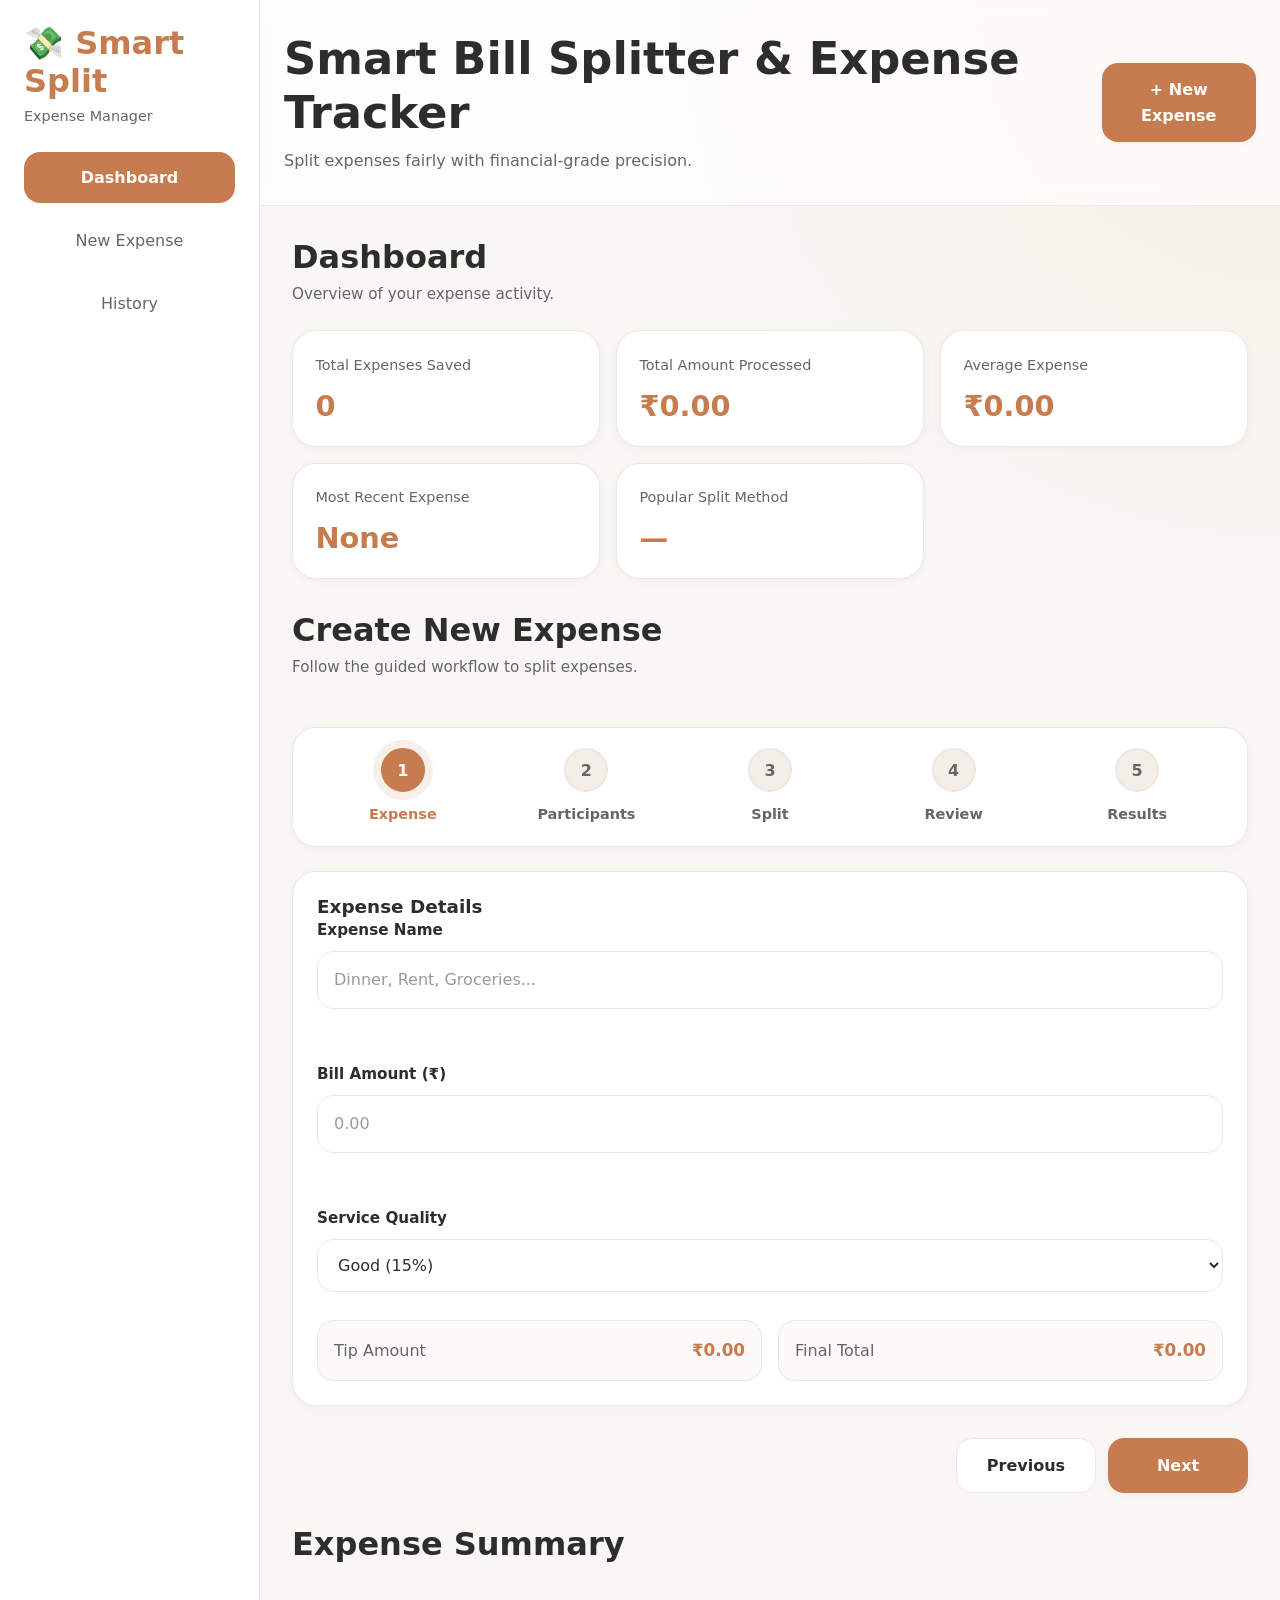
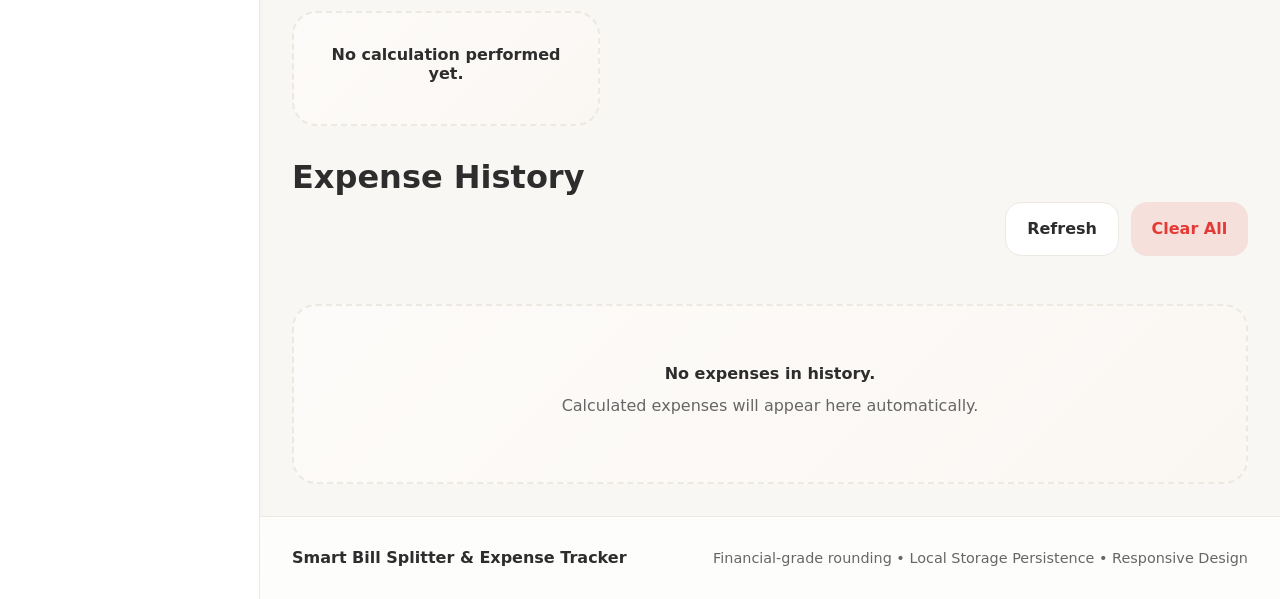
==== commit 48ccef3c: "required adjustments and additions" ====
--- a/outputs/A1/index.html
+++ b/outputs/A1/index.html
@@ -1,4 +1,4 @@
-```html
+
 <!DOCTYPE html>
 <html lang="en">
 
@@ -506,4 +506,3 @@
 </body>
 
 </html>
-```
--- a/outputs/A1/style.css
+++ b/outputs/A1/style.css
@@ -1,4 +1,4 @@
-```css
+
 /* ==========================================================
    PART 1
    FOUNDATION • LAYOUT • DASHBOARD
@@ -636,8 +636,7 @@
         max-width: 1700px;
     }
 }
-```
-```css
+
 /* ==========================================================
    PART 2
    WIZARD • FORMS • PARTICIPANTS • SPLIT METHODS • REVIEW
@@ -1204,8 +1203,7 @@
         gap: 1.25rem;
     }
 }
-```
-```css
+
 /* ==========================================================
    PART 3
    RESULTS • HISTORY • NOTIFICATIONS • LOADING • RESPONSIVE
@@ -1785,4 +1783,4 @@
             3rem;
     }
 }
-```
+
